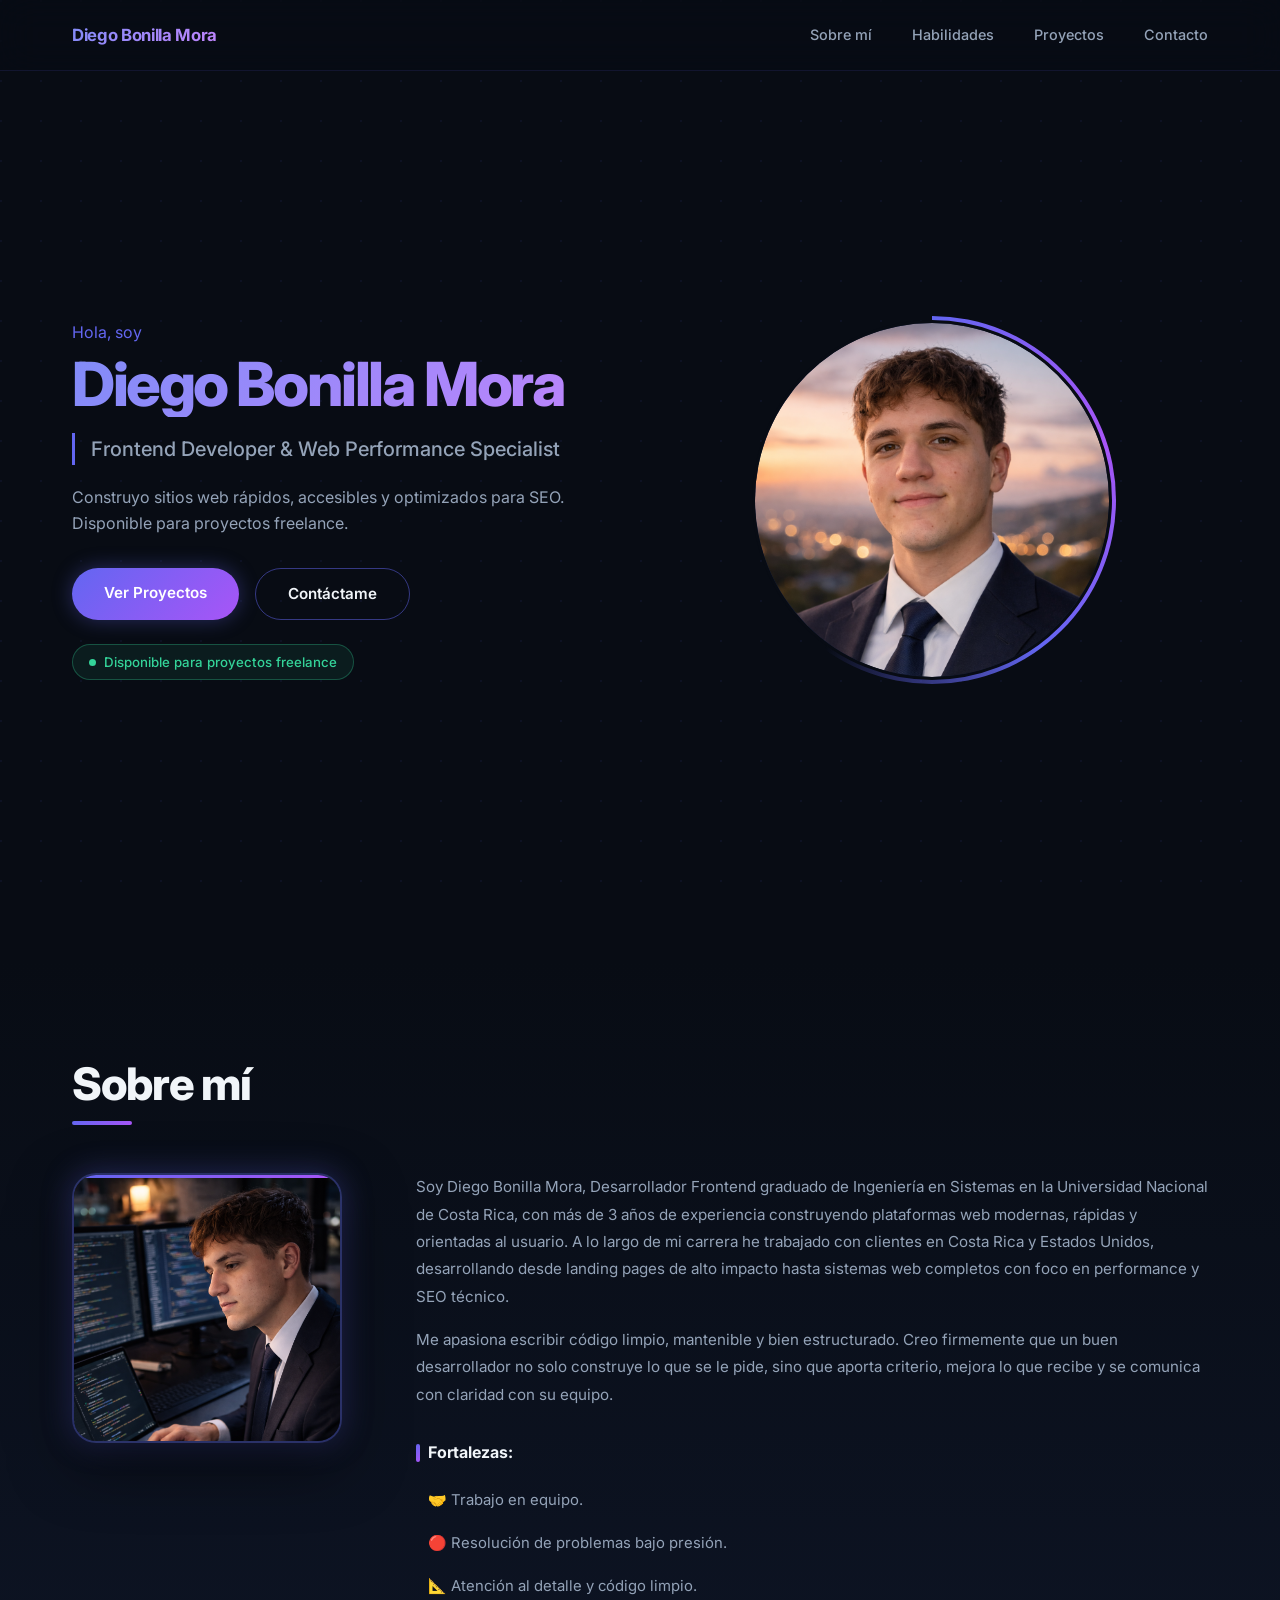
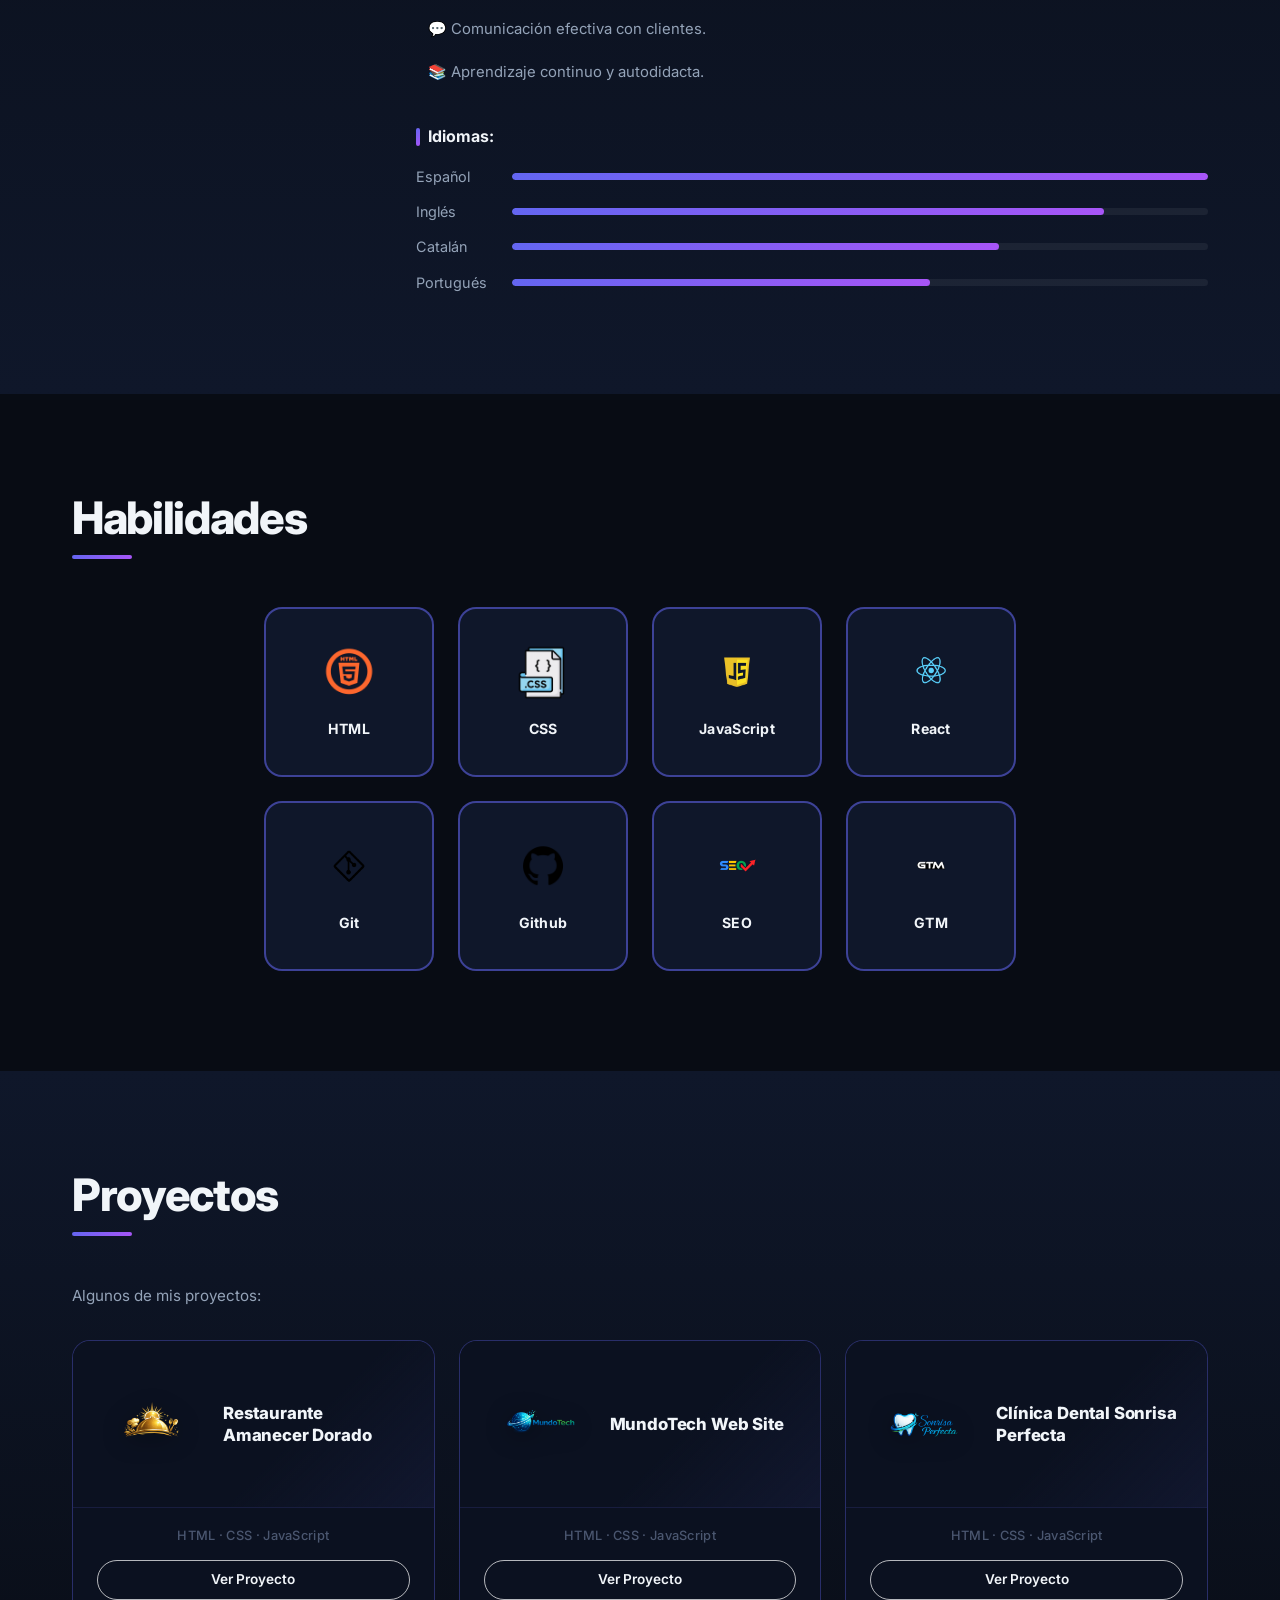
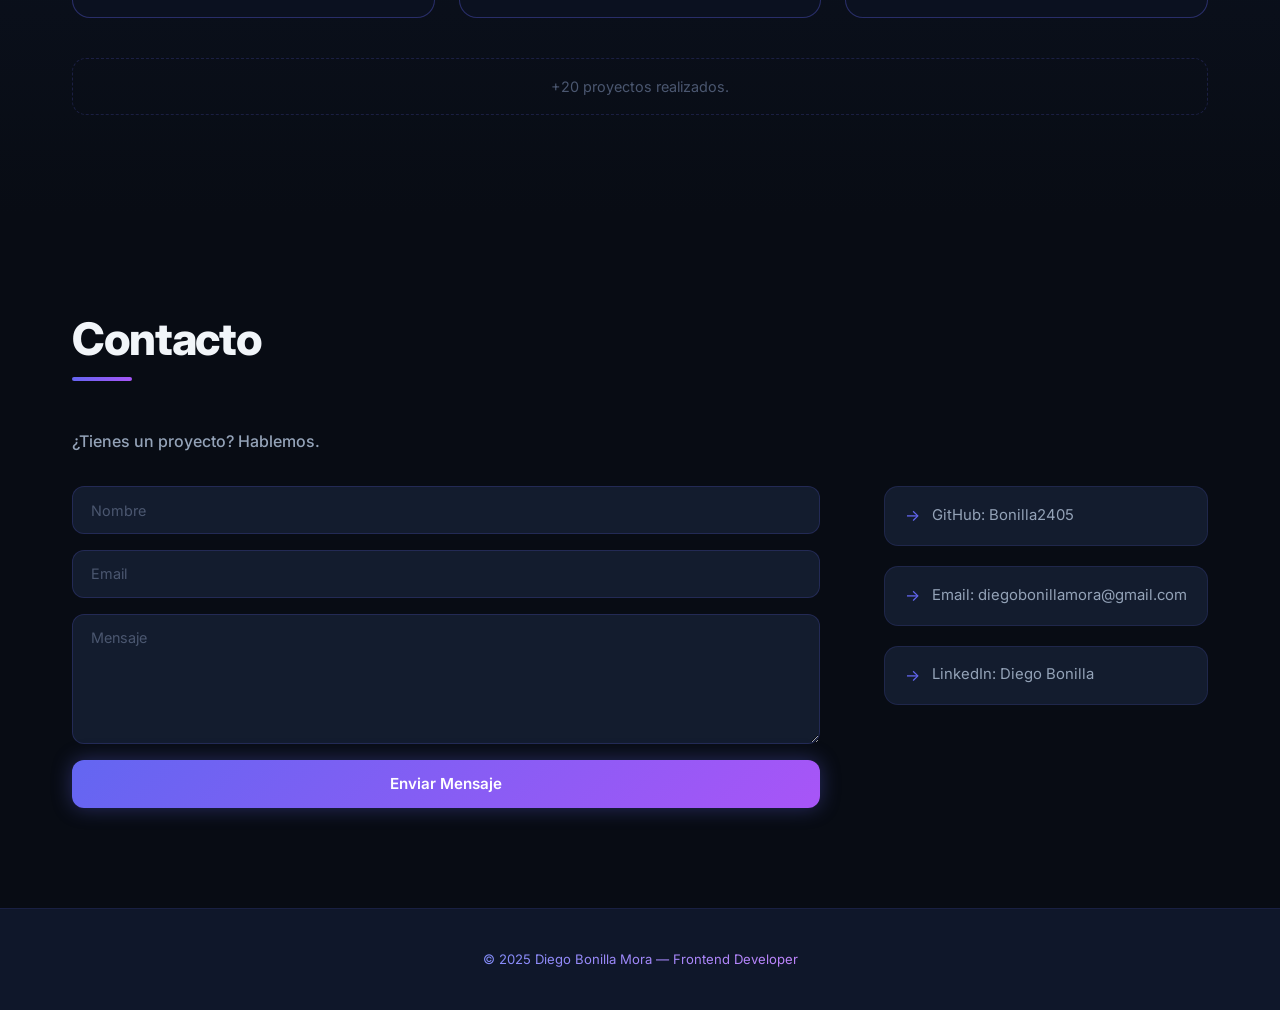
==== index.html @ 4512161d "Initial portfolio - Diego Bonilla" ====
<!DOCTYPE html>
<html lang="es">
<head>
  <meta charset="UTF-8">
  <meta name="viewport" content="width=device-width, initial-scale=1.0">
  <meta name="description" content="Portafolio de Diego Bonilla Mora - Frontend Developer & Web Performance Specialist">
  <title>Diego Bonilla Mora — Frontend Developer</title>
  <link rel="preconnect" href="https://fonts.googleapis.com">
  <link rel="preconnect" href="https://fonts.gstatic.com" crossorigin>
  <link href="https://fonts.googleapis.com/css2?family=Inter:wght@400;500;600;700&display=swap" rel="stylesheet">
  <link rel="stylesheet" href="css/styles.css">
</head>
<body>

  <!-- NAVBAR -->
  <header id="navbar">
    <nav class="nav-container">
      <a href="#hero" class="nav-logo">Diego Bonilla Mora</a>
      <button class="hamburger" id="hamburger">
        <span></span>
        <span></span>
        <span></span>
      </button>
      <ul class="nav-links" id="nav-links">
        <li><a href="#about">Sobre mí</a></li>
        <li><a href="#skills">Habilidades</a></li>
        <li><a href="#projects">Proyectos</a></li>
        <li><a href="#contact">Contacto</a></li>
      </ul>
    </nav>
  </header>

  <main>

   <!-- HERO -->
<section id="hero">
  <div class="hero-container">
    <div class="hero-text">
      <span class="hero-greeting"> Hola, soy</span>
      <h1 class="hero-name">Diego Bonilla Mora</h1>
      <h2 class="hero-title">Frontend Developer & Web Performance Specialist</h2>
      <p class="hero-description">Construyo sitios web rápidos, accesibles y optimizados para SEO. Disponible para proyectos freelance.</p>
      <div class="hero-buttons">
        <a href="#projects" class="btn-primary">Ver Proyectos</a>
        <a href="#contact" class="btn-secondary">Contáctame</a>
      </div>
      <p class="hero-available">Disponible para proyectos freelance</p>
    </div>
    <div class="hero-image">
      <div class="hero-circle-wrapper">
        <div class="hero-circle-ring"></div>
        <div class="hero-circle">
          <img src="img/yo.png" alt="Diego Bonilla Mora">
        </div>
      </div>
    </div>
  </div>
</section>

   <!-- SOBRE MÍ -->
<section id="about">
  <div class="section-container">
    <div class="section-header">
      <h2 class="section-title">Sobre mí</h2>
      <div class="section-line"></div>
    </div>
    <div class="about-content">

      <!-- Columna izquierda -->
      <div class="about-left reveal-left">
        <div class="about-photo">
          <img src="img/programando.png" alt="Diego programando">
        </div>
      </div>

      <!-- Columna derecha -->
      <div class="about-right reveal-right">
        <p class="about-text">Soy Diego Bonilla Mora, Desarrollador Frontend graduado de Ingeniería en Sistemas en la Universidad Nacional de Costa Rica, con más de 3 años de experiencia construyendo plataformas web modernas, rápidas y orientadas al usuario. A lo largo de mi carrera he trabajado con clientes en Costa Rica y Estados Unidos, desarrollando desde landing pages de alto impacto hasta sistemas web completos con foco en performance y SEO técnico.</p>
        <p class="about-text">Me apasiona escribir código limpio, mantenible y bien estructurado. Creo firmemente que un buen desarrollador no solo construye lo que se le pide, sino que aporta criterio, mejora lo que recibe y se comunica con claridad con su equipo.</p>

        <h3 class="about-subtitle">Fortalezas:</h3>
        <ul class="strengths-list">
          <li>🤝 Trabajo en equipo.</li>
          <li>🔴 Resolución de problemas bajo presión.</li>
          <li>📐 Atención al detalle y código limpio.</li>
          <li>💬 Comunicación efectiva con clientes.</li>
          <li>📚 Aprendizaje continuo y autodidacta.</li>
        </ul>

        <h3 class="about-subtitle">Idiomas:</h3>
        <div class="languages-bars">
          <div class="language-bar-item">
            <span class="language-bar-name">Español</span>
            <div class="bar-track">
              <div class="bar-fill" style="width: 100%"></div>
            </div>
          </div>
          <div class="language-bar-item">
            <span class="language-bar-name">Inglés</span>
            <div class="bar-track">
              <div class="bar-fill" style="width: 85%"></div>
            </div>
          </div>
          <div class="language-bar-item">
            <span class="language-bar-name">Catalán</span>
            <div class="bar-track">
              <div class="bar-fill" style="width: 70%"></div>
            </div>
          </div>
          <div class="language-bar-item">
            <span class="language-bar-name">Portugués</span>
            <div class="bar-track">
              <div class="bar-fill" style="width: 60%"></div>
            </div>
          </div>
        </div>

      </div>
    </div>
  </div>
</section>

    <!-- HABILIDADES -->
<section id="skills">
  <div class="section-container">
    <div class="section-header">
      <h2 class="section-title">Habilidades</h2>
      <div class="section-line"></div>
    </div>
    <div class="skills-grid">

      <div class="skill-card">
        <img src="img/html.png" alt="HTML">
        <span>HTML</span>
      </div>

      <div class="skill-card">
        <img src="img/css.png" alt="CSS">
        <span>CSS</span>
      </div>

      <div class="skill-card">
        <img src="img/js.png" alt="JavaScript">
        <span>JavaScript</span>
      </div>

      <div class="skill-card">
        <img src="img/react.png" alt="React">
        <span>React</span>
      </div>

      <div class="skill-card">
        <img src="img/git.png" alt="Git">
        <span>Git</span>
      </div>

      <div class="skill-card">
        <img src="img/github.png" alt="Github">
        <span>Github</span>
      </div>

      <div class="skill-card">
        <img src="img/SEO.png" alt="SEO">
        <span>SEO</span>
      </div>

      <div class="skill-card">
        <img src="img/GTM.png" alt="GTM">
        <span>GTM</span>
      </div>

    </div>
  </div>
</section>

    <!-- PROYECTOS -->
<section id="projects">
  <div class="section-container">
    <div class="section-header">
      <h2 class="section-title">Proyectos</h2>
      <div class="section-line"></div>
    </div>
    <p class="projects-subtitle">Algunos de mis proyectos:</p>
    <div class="projects-grid">

      <div class="project-card">
        <div class="project-image">
          <img src="img/restaurante.png" alt="Restaurante Amanecer Dorado">
          <h3 class="project-name">Restaurante Amanecer Dorado</h3>
        </div>
        <div class="project-info">
          <p class="project-tags">HTML · CSS · JavaScript</p>
          <a href="proyectos/proyecto1.html" target="_blank" class="btn-project">Ver Proyecto</a>
        </div>
      </div>

      <div class="project-card">
        <div class="project-image">
          <img src="img/tecno.png" alt="MundoTech Web Site">
          <h3 class="project-name">MundoTech Web Site</h3>
        </div>
        <div class="project-info">
          <p class="project-tags">HTML · CSS · JavaScript</p>
          <a href="proyectos/proyecto2.html" target="_blank" class="btn-project">Ver Proyecto</a>
        </div>
      </div>

      <div class="project-card">
        <div class="project-image">
          <img src="img/clinica.png" alt="Clínica Dental Sonrisa Perfecta">
          <h3 class="project-name">Clínica Dental Sonrisa Perfecta</h3>
        </div>
        <div class="project-info">
          <p class="project-tags">HTML · CSS · JavaScript</p>
          <a href="proyectos/proyecto3.html" target="_blank" class="btn-project">Ver Proyecto</a>
        </div>
      </div>

    </div>
    <p class="projects-count">+20 proyectos realizados.</p>
  </div>
</section>

   <!-- CONTACTO -->
<section id="contact">
  <div class="section-container">
    <div class="section-header">
      <h2 class="section-title">Contacto</h2>
      <div class="section-line"></div>
    </div>
    <p class="contact-subtitle">¿Tienes un proyecto? Hablemos.</p>

    <div class="contact-content">
      <div class="contact-form">
        <input type="text" placeholder="Nombre" class="form-input">
        <input type="email" placeholder="Email" class="form-input">
        <textarea placeholder="Mensaje" class="form-textarea"></textarea>
        <button class="btn-send">Enviar Mensaje</button>
      </div>

      <div class="contact-links">
        <a href="https://github.com/Bonilla2405" target="_blank" class="contact-link">
          GitHub: Bonilla2405
        </a>
        <a href="mailto:diegobonillamora@gmail.com" class="contact-link">
          Email: diegobonillamora@gmail.com
        </a>
        <a href="https://www.linkedin.com/in/diego-bonilla-30b7b83b4/" target="_blank" class="contact-link">
          LinkedIn: Diego Bonilla
        </a>
      </div>
    </div>

  </div>
</section>

<!-- FOOTER -->
<footer>
  <div class="footer-container">
    <p>© 2025 Diego Bonilla Mora — Frontend Developer</p>
  </div>
</footer>

  <script src="js/main.js"></script>
</body>
</html>
---- css/styles.css ----
/* ===== RESET & BASE ===== */
* {
  margin: 0;
  padding: 0;
  box-sizing: border-box;
}

:root {
  --bg-primary: #080C14;
  --bg-secondary: #0F172A;
  --bg-card: #131C2E;
  --accent: #6366F1;
  --accent-light: #818CF8;
  --accent-glow: rgba(99, 102, 241, 0.35);
  --accent-2: #A855F7;
  --text-primary: #F1F5F9;
  --text-secondary: #94A3B8;
  --text-muted: #4B5770;
  --gradient: linear-gradient(135deg, #6366F1, #A855F7);
  --gradient-text: linear-gradient(135deg, #818CF8 0%, #C084FC 100%);
  --font: 'Inter', sans-serif;
  --radius: 14px;
  --transition: 0.3s cubic-bezier(0.4, 0, 0.2, 1);
}

html {
  scroll-behavior: smooth;
}

body {
  background-color: var(--bg-primary);
  color: var(--text-primary);
  font-family: var(--font);
  line-height: 1.6;
  overflow-x: hidden;
}

body::before {
  content: '';
  position: fixed;
  inset: 0;
  background-image: radial-gradient(circle at 1px 1px, rgba(99,102,241,0.07) 1px, transparent 0);
  background-size: 40px 40px;
  pointer-events: none;
  z-index: 0;
}

section { position: relative; z-index: 1; }

/* ===== SCROLL REVEAL ===== */
.reveal {
  opacity: 0;
  transform: translateY(30px);
  transition: opacity 0.7s ease, transform 0.7s ease;
}
.reveal.visible {
  opacity: 1;
  transform: translateY(0);
}
.reveal-left {
  opacity: 0;
  transform: translateX(-40px);
  transition: opacity 0.7s ease, transform 0.7s ease;
}
.reveal-left.visible {
  opacity: 1;
  transform: translateX(0);
}
.reveal-right {
  opacity: 0;
  transform: translateX(40px);
  transition: opacity 0.7s ease, transform 0.7s ease;
}
.reveal-right.visible {
  opacity: 1;
  transform: translateX(0);
}

img {
  max-width: 100%;
  display: block;
}

a {
  text-decoration: none;
  color: inherit;
}

ul {
  list-style: none;
}

/* ===== NAVBAR ===== */
#navbar {
  position: fixed;
  top: 0;
  width: 100%;
  z-index: 100;
  background: rgba(8, 12, 20, 0.6);
  backdrop-filter: blur(18px);
  -webkit-backdrop-filter: blur(18px);
  border-bottom: 1px solid rgba(99, 102, 241, 0.12);
  transition: background var(--transition), box-shadow var(--transition);
}

#navbar.scrolled {
  background: rgba(8, 12, 20, 0.95);
  box-shadow: 0 4px 30px rgba(0, 0, 0, 0.5);
}

.nav-container {
  max-width: 1200px;
  margin: 0 auto;
  padding: 0 2rem;
  height: 70px;
  display: flex;
  align-items: center;
  justify-content: space-between;
}

.nav-logo {
  font-size: 1.05rem;
  font-weight: 700;
  background: var(--gradient-text);
  -webkit-background-clip: text;
  -webkit-text-fill-color: transparent;
  background-clip: text;
  letter-spacing: -0.02em;
}

.nav-links {
  display: flex;
  gap: 2.5rem;
}

.nav-links a {
  color: var(--text-secondary);
  font-size: 0.9rem;
  font-weight: 500;
  position: relative;
  transition: color var(--transition);
}

.nav-links a::after {
  content: '';
  position: absolute;
  bottom: -4px;
  left: 0;
  width: 0;
  height: 2px;
  background: var(--gradient);
  border-radius: 2px;
  transition: width var(--transition);
}

.nav-links a:hover,
.nav-links a.active {
  color: var(--text-primary);
}

.nav-links a:hover::after,
.nav-links a.active::after {
  width: 100%;
}

.hamburger {
  display: none;
  flex-direction: column;
  gap: 5px;
  background: none;
  border: none;
  cursor: pointer;
  padding: 5px;
}

.hamburger span {
  display: block;
  width: 25px;
  height: 2px;
  background-color: var(--text-primary);
  border-radius: 2px;
  transition: var(--transition);
  transform-origin: center;
}

.hamburger.open span:nth-child(1) { transform: translateY(7px) rotate(45deg); }
.hamburger.open span:nth-child(2) { opacity: 0; transform: scaleX(0); }
.hamburger.open span:nth-child(3) { transform: translateY(-7px) rotate(-45deg); }

/* ===== SECCIONES GENERALES ===== */
section {
  padding: 100px 0;
}

#hero {
  padding-top: 140px;
}

.section-container {
  max-width: 1200px;
  margin: 0 auto;
  padding: 0 2rem;
}

.section-header {
  margin-bottom: 3rem;
}

.section-tag {
  font-size: 0.85rem;
  color: var(--accent);
  letter-spacing: 2px;
}

.section-title {
  font-size: 2.8rem;
  font-weight: 800;
  color: var(--text-primary);
  letter-spacing: -0.03em;
  line-height: 1.1;
  margin-bottom: 0.5rem;
}

.section-line {
  width: 60px;
  height: 4px;
  background: var(--gradient);
  border-radius: 2px;
  margin-top: 0.75rem;
}

/* ===== HERO ===== */
.hero-container {
  max-width: 1200px;
  margin: 0 auto;
  padding: 0 2rem;
  display: flex;
  align-items: center;
  justify-content: space-between;
  gap: 2rem;
  min-height: 80vh;
}

.hero-text {
  flex: 1;
}

.hero-greeting {
  font-size: 1rem;
  color: var(--accent);
  font-weight: 400;
  display: block;
  margin-bottom: 0.5rem;
}

.hero-name {
  font-size: 3.8rem;
  font-weight: 800;
  letter-spacing: -0.04em;
  line-height: 1.05;
  margin-bottom: 1rem;
  background: var(--gradient-text);
  -webkit-background-clip: text;
  -webkit-text-fill-color: transparent;
  background-clip: text;
}

.hero-title {
  font-size: 1.25rem;
  font-weight: 500;
  color: var(--text-secondary);
  margin-bottom: 1.25rem;
  border-left: 3px solid var(--accent);
  padding-left: 1rem;
}

.hero-description {
  font-size: 1rem;
  color: var(--text-secondary);
  max-width: 500px;
  margin-bottom: 2rem;
}

.hero-buttons {
  display: flex;
  gap: 1rem;
  margin-bottom: 1.5rem;
}

.btn-primary {
  background: var(--gradient);
  color: #fff;
  padding: 0.8rem 2rem;
  border-radius: 50px;
  font-weight: 600;
  font-size: 0.95rem;
  transition: all var(--transition);
  box-shadow: 0 0 20px var(--accent-glow);
  position: relative;
  overflow: hidden;
}

.btn-primary::after {
  content: '';
  position: absolute;
  inset: 0;
  background: rgba(255,255,255,0.12);
  opacity: 0;
  transition: opacity var(--transition);
}

.btn-primary:hover {
  transform: translateY(-2px);
  box-shadow: 0 0 35px var(--accent-glow);
}

.btn-primary:hover::after { opacity: 1; }

.btn-secondary {
  border: 1px solid rgba(99, 102, 241, 0.5);
  color: var(--text-primary);
  padding: 0.8rem 2rem;
  border-radius: 50px;
  font-weight: 600;
  font-size: 0.95rem;
  transition: all var(--transition);
  background: transparent;
}

.btn-secondary:hover {
  background: rgba(99, 102, 241, 0.1);
  border-color: var(--accent);
  transform: translateY(-2px);
}

.hero-available {
  display: inline-flex;
  align-items: center;
  gap: 0.5rem;
  font-size: 0.83rem;
  color: #34D399;
  background: rgba(52, 211, 153, 0.08);
  border: 1px solid rgba(52, 211, 153, 0.3);
  padding: 0.4rem 1rem;
  border-radius: 50px;
  font-weight: 500;
}

.hero-available::before {
  content: '';
  width: 7px;
  height: 7px;
  border-radius: 50%;
  background: #34D399;
  flex-shrink: 0;
  animation: pulse-dot 2s infinite;
}

@keyframes pulse-dot {
  0%   { box-shadow: 0 0 0 0 rgba(52, 211, 153, 0.7); }
  70%  { box-shadow: 0 0 0 8px rgba(52, 211, 153, 0); }
  100% { box-shadow: 0 0 0 0 rgba(52, 211, 153, 0); }
}

.hero-image {
  flex: 1;
  display: flex;
  justify-content: center;
  align-items: center;
}

/* Contenedor para el anillo giratorio */
.hero-circle-wrapper {
  position: relative;
  width: 360px;
  height: 360px;
}

.hero-circle-ring {
  position: absolute;
  inset: -4px;
  border-radius: 50%;
  background: conic-gradient(from 0deg, var(--accent), var(--accent-2), var(--accent), transparent 60%);
  animation: spin-ring 6s linear infinite;
}

@keyframes spin-ring {
  to { transform: rotate(360deg); }
}

.hero-circle {
  position: relative;
  z-index: 1;
  width: 360px;
  height: 360px;
  border-radius: 50%;
  background: radial-gradient(circle at 30% 30%, #1a2140, var(--bg-secondary));
  border: 3px solid var(--bg-primary);
  display: flex;
  align-items: center;
  justify-content: center;
  font-size: 3.5rem;
  font-weight: 800;
  overflow: hidden;
}

.hero-circle img {
  width: 100%;
  height: 100%;
  object-fit: cover;
  object-position: center top;
  border-radius: 50%;
}

.hero-circle span {
  background: var(--gradient-text);
  -webkit-background-clip: text;
  -webkit-text-fill-color: transparent;
  background-clip: text;
}

/* ===== SOBRE MÍ ===== */
#about {
  background: linear-gradient(180deg, var(--bg-primary) 0%, var(--bg-secondary) 100%);
}

.about-content {
  display: flex;
  gap: 4rem;
  align-items: flex-start;
}

.about-left {
  flex: 0 0 280px;
}

.about-photo {
  width: 270px;
  height: 270px;
  border-radius: 24px;
  background: linear-gradient(135deg, #131C2E, var(--bg-secondary));
  border: 2px solid rgba(99, 102, 241, 0.3);
  display: flex;
  align-items: center;
  justify-content: center;
  font-size: 1rem;
  color: var(--text-muted);
  position: relative;
  overflow: hidden;
  box-shadow: 0 20px 60px rgba(0,0,0,0.5), 0 0 30px var(--accent-glow);
}

.about-photo::before {
  content: '';
  position: absolute;
  top: 0; left: 0; right: 0;
  height: 3px;
  background: var(--gradient);
  z-index: 1;
}

.about-photo img {
  width: 100%;
  height: 100%;
  object-fit: cover;
  object-position: center top;
  display: block;
}

.about-right {
  flex: 1;
}

.about-text {
  color: var(--text-secondary);
  font-size: 0.95rem;
  margin-bottom: 1rem;
  line-height: 1.8;
}

.about-subtitle {
  font-size: 1rem;
  font-weight: 700;
  color: var(--text-primary);
  margin: 2rem 0 1rem;
  display: flex;
  align-items: center;
  gap: 0.5rem;
}

.about-subtitle::before {
  content: '';
  display: inline-block;
  width: 4px;
  height: 18px;
  background: var(--gradient);
  border-radius: 2px;
}

.strengths-list { display: flex; flex-direction: column; gap: 0.3rem; }

.strengths-list li {
  color: var(--text-secondary);
  font-size: 0.93rem;
  padding: 0.45rem 0.75rem;
  border-radius: 8px;
  transition: background var(--transition), color var(--transition);
  cursor: default;
}

.strengths-list li:hover {
  background: rgba(99, 102, 241, 0.08);
  color: var(--text-primary);
}

.languages-bars {
  display: flex;
  flex-direction: column;
  gap: 0.75rem;
}

.language-bar-item {
  display: flex;
  align-items: center;
  gap: 1rem;
}

.language-bar-name {
  width: 80px;
  font-size: 0.9rem;
  color: var(--text-secondary);
}

.bar-track {
  flex: 1;
  height: 7px;
  background: rgba(255,255,255,0.06);
  border-radius: 10px;
  overflow: hidden;
}

.bar-fill {
  height: 100%;
  background: var(--gradient);
  border-radius: 10px;
  width: 0;
  transition: width 1.2s cubic-bezier(0.4, 0, 0.2, 1);
}

/* ===== HABILIDADES ===== */
.skills-grid {
  display: grid;
  grid-template-columns: repeat(4, 170px);
  gap: 1.5rem;
  justify-content: center;
}

.skill-card {
  background: #0F172A;
  border: 2px solid rgba(99, 102, 241, 0.55);
  border-radius: 18px;
  padding: 2rem 1rem;
  display: flex;
  flex-direction: column;
  align-items: center;
  justify-content: center;
  gap: 1rem;
  aspect-ratio: 1;
  transition: transform var(--transition), border-color var(--transition), box-shadow var(--transition);
  cursor: default;
  position: relative;
  overflow: hidden;
}

.skill-card::before {
  content: '';
  position: absolute;
  inset: 0;
  background: var(--gradient);
  opacity: 0;
  transition: opacity var(--transition);
}

.skill-card:hover {
  transform: translateY(-6px);
  border-color: var(--accent-light);
  box-shadow: 0 0 20px rgba(99,102,241,0.5), 0 0 50px rgba(99,102,241,0.2), inset 0 0 20px rgba(99,102,241,0.05);
}

.skill-card:hover::before { opacity: 0.06; }

.skill-card img {
  width: 58px;
  height: 58px;
  position: relative;
  z-index: 1;
  transition: transform var(--transition);
  object-fit: contain;
}

.skill-card:hover img { transform: scale(1.12) rotate(-4deg); }

.skill-card span {
  font-size: 0.88rem;
  color: var(--text-primary);
  font-weight: 700;
  letter-spacing: 0.3px;
  position: relative;
  z-index: 1;
}

/* ===== PROYECTOS ===== */
#projects {
  background: linear-gradient(180deg, var(--bg-secondary) 0%, var(--bg-primary) 100%);
}

.projects-subtitle {
  color: var(--text-secondary);
  margin-bottom: 2rem;
  font-size: 0.95rem;
}

.projects-grid {
  display: grid;
  grid-template-columns: repeat(3, 1fr);
  gap: 1.5rem;
}

.project-card {
  background: #0B1120;
  border: 1.5px solid rgba(99, 102, 241, 0.35);
  border-radius: 18px;
  overflow: hidden;
  transition: transform var(--transition), border-color var(--transition), box-shadow var(--transition);
}

.project-card:hover {
  transform: translateY(-7px);
  border-color: var(--accent-light);
  box-shadow: 0 0 25px rgba(99,102,241,0.4), 0 20px 40px rgba(0,0,0,0.5);
}

/* Header de la card: nombre a la izquierda, imagen a la derecha */
.project-image {
  display: flex;
  align-items: center;
  justify-content: space-between;
  padding: 1.75rem 1.5rem;
  min-height: 110px;
  background: linear-gradient(135deg, #0B1120 60%, rgba(99,102,241,0.07));
  border-bottom: 1px solid rgba(99,102,241,0.15);
  gap: 1rem;
  position: relative;
  overflow: hidden;
}

.project-name {
  font-size: 1.05rem;
  font-weight: 800;
  color: var(--text-primary);
  flex: 1;
  line-height: 1.35;
  letter-spacing: -0.01em;
}

.project-image img {
  width: 110px;
  height: 110px;
  object-fit: contain;
  flex-shrink: 0;
  transition: transform var(--transition);
  filter: drop-shadow(0 4px 12px rgba(0,0,0,0.4));
}

.project-card:hover .project-image img { transform: scale(1.07); }

/* Footer de la card */
.project-info {
  padding: 1.1rem 1.5rem;
  display: flex;
  flex-direction: column;
  align-items: center;
  gap: 0.85rem;
}

.project-tags {
  font-size: 0.8rem;
  color: var(--text-muted);
  font-weight: 500;
  letter-spacing: 0.3px;
}

.btn-project {
  border: 1.5px solid rgba(255,255,255,0.7);
  color: var(--text-primary);
  background: transparent;
  padding: 0.5rem 2rem;
  border-radius: 50px;
  font-size: 0.85rem;
  font-weight: 600;
  transition: all var(--transition);
  width: 100%;
  text-align: center;
}

.btn-project:hover {
  background: rgba(99,102,241,0.15);
  border-color: var(--accent-light);
  box-shadow: 0 0 15px var(--accent-glow);
  transform: translateY(-1px);
}

.projects-count {
  text-align: center;
  color: var(--text-muted);
  margin-top: 2.5rem;
  font-size: 0.9rem;
  padding: 1rem;
  border: 1px dashed rgba(99,102,241,0.2);
  border-radius: var(--radius);
}

/* ===== CONTACTO ===== */
.contact-subtitle {
  color: var(--text-secondary);
  margin-bottom: 2rem;
  font-size: 1rem;
  font-weight: 500;
}

.contact-content {
  display: flex;
  gap: 4rem;
  align-items: flex-start;
}

.contact-form {
  flex: 1;
  display: flex;
  flex-direction: column;
  gap: 1rem;
}

.form-input,
.form-textarea {
  background: var(--bg-card);
  border: 1px solid rgba(99, 102, 241, 0.2);
  border-radius: 12px;
  padding: 0.9rem 1.1rem;
  color: var(--text-primary);
  font-family: var(--font);
  font-size: 0.9rem;
  outline: none;
  transition: border-color var(--transition), box-shadow var(--transition);
}

.form-input:focus,
.form-textarea:focus {
  border-color: var(--accent);
  box-shadow: 0 0 0 3px rgba(99, 102, 241, 0.15);
}

.form-input::placeholder,
.form-textarea::placeholder { color: var(--text-muted); }

.form-textarea {
  resize: vertical;
  min-height: 130px;
}

.btn-send {
  background: var(--gradient);
  color: #fff;
  border: none;
  padding: 0.9rem;
  border-radius: 12px;
  font-size: 0.95rem;
  font-weight: 600;
  cursor: pointer;
  transition: all var(--transition);
  font-family: var(--font);
  box-shadow: 0 0 20px var(--accent-glow);
}

.btn-send:hover {
  transform: translateY(-2px);
  box-shadow: 0 0 35px var(--accent-glow);
}

.contact-links {
  display: flex;
  flex-direction: column;
  gap: 1.25rem;
}

.contact-link {
  display: flex;
  align-items: center;
  gap: 0.75rem;
  color: var(--text-secondary);
  font-size: 0.93rem;
  padding: 1rem 1.25rem;
  border: 1px solid rgba(99, 102, 241, 0.15);
  border-radius: var(--radius);
  background: var(--bg-card);
  transition: all var(--transition);
}

.contact-link::before {
  content: '→';
  color: var(--accent);
  font-size: 1rem;
  transition: transform var(--transition);
}

.contact-link:hover {
  border-color: var(--accent);
  color: var(--text-primary);
  background: rgba(99, 102, 241, 0.08);
  transform: translateX(4px);
  box-shadow: 0 4px 20px rgba(0,0,0,0.2);
}

.contact-link:hover::before { transform: translateX(4px); }

/* ===== FOOTER ===== */
footer {
  background: var(--bg-secondary);
  border-top: 1px solid rgba(99, 102, 241, 0.12);
  padding: 2.5rem 0;
}

.footer-container {
  max-width: 1200px;
  margin: 0 auto;
  padding: 0 2rem;
  display: flex;
  justify-content: center;
  align-items: center;
  color: var(--text-muted);
  font-size: 0.82rem;
}

.footer-container p {
  background: var(--gradient-text);
  -webkit-background-clip: text;
  -webkit-text-fill-color: transparent;
  background-clip: text;
}

/* ===== RESPONSIVE ===== */
@media (max-width: 768px) {

  .nav-links {
    display: none;
    flex-direction: column;
    position: absolute;
    top: 70px;
    left: 0;
    width: 100%;
    background-color: var(--bg-secondary);
    padding: 1.5rem 2rem;
    gap: 1.25rem;
    border-bottom: 1px solid rgba(99, 102, 241, 0.2);
  }

  .nav-links.active {
    display: flex;
  }

  .hamburger {
    display: flex;
  }

  .hero-container {
    flex-direction: column-reverse;
    text-align: center;
    padding-top: 2rem;
    min-height: auto;
  }

  .hero-name {
    font-size: 2.2rem;
  }

  .hero-title {
    font-size: 1.1rem;
  }

  .hero-description {
    margin: 0 auto 2rem;
  }

  .hero-buttons {
    justify-content: center;
  }

  .hero-circle-wrapper,
  .hero-circle {
    width: 220px;
    height: 220px;
  }

  .hero-title { border-left: none; padding-left: 0; }

  .about-content {
    flex-direction: column;
    align-items: center;
  }

  .about-left {
    flex: none;
    display: flex;
    justify-content: center;
  }

  .skills-grid {
    grid-template-columns: repeat(2, 1fr);
  }

  .projects-grid {
    grid-template-columns: 1fr;
  }

  .contact-content {
    flex-direction: column;
  }

  .footer-container {
    flex-direction: column;
    gap: 0.5rem;
    text-align: center;
  }
}

/* ===== FIX PROYECTO CARDS (override) ===== */
/* los estilos de .project-image ya están definidos arriba */

@media (max-width: 480px) {
  .skills-grid { grid-template-columns: repeat(3, 1fr); max-width: 100%; }
}
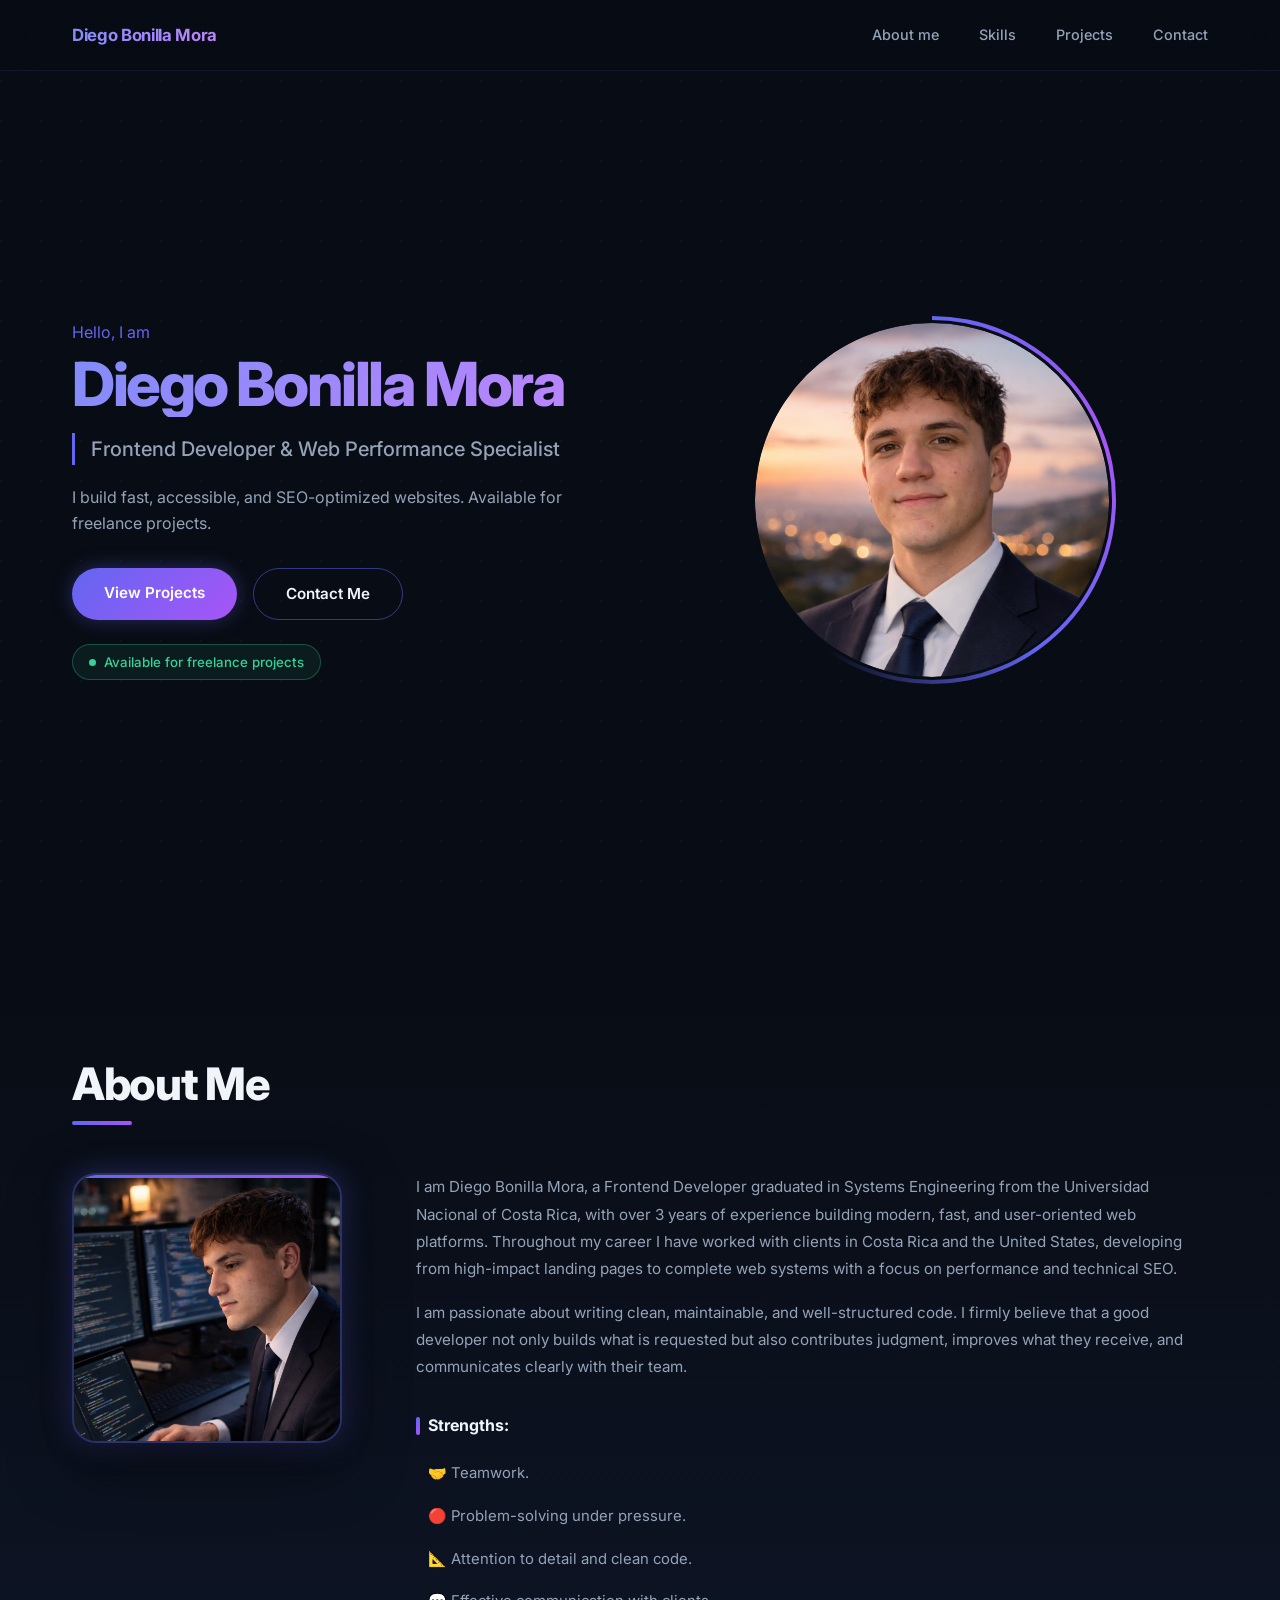
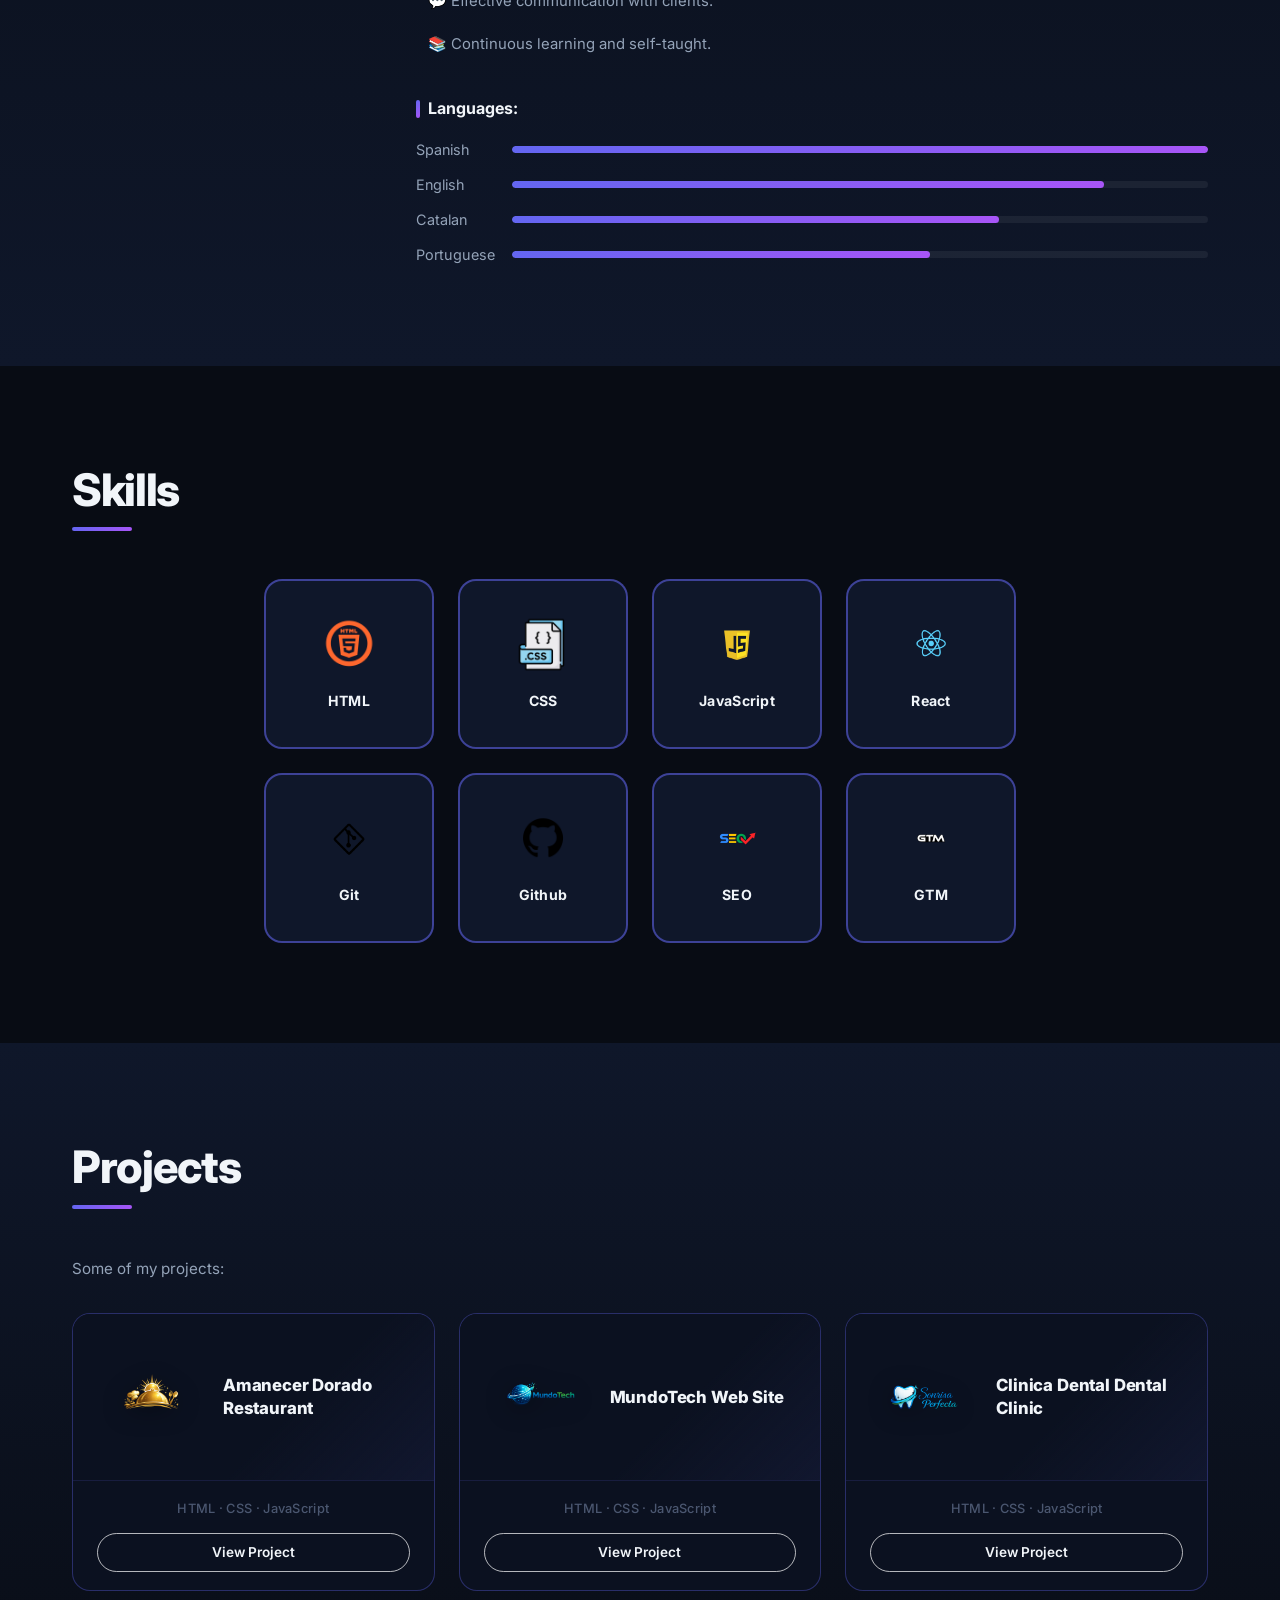
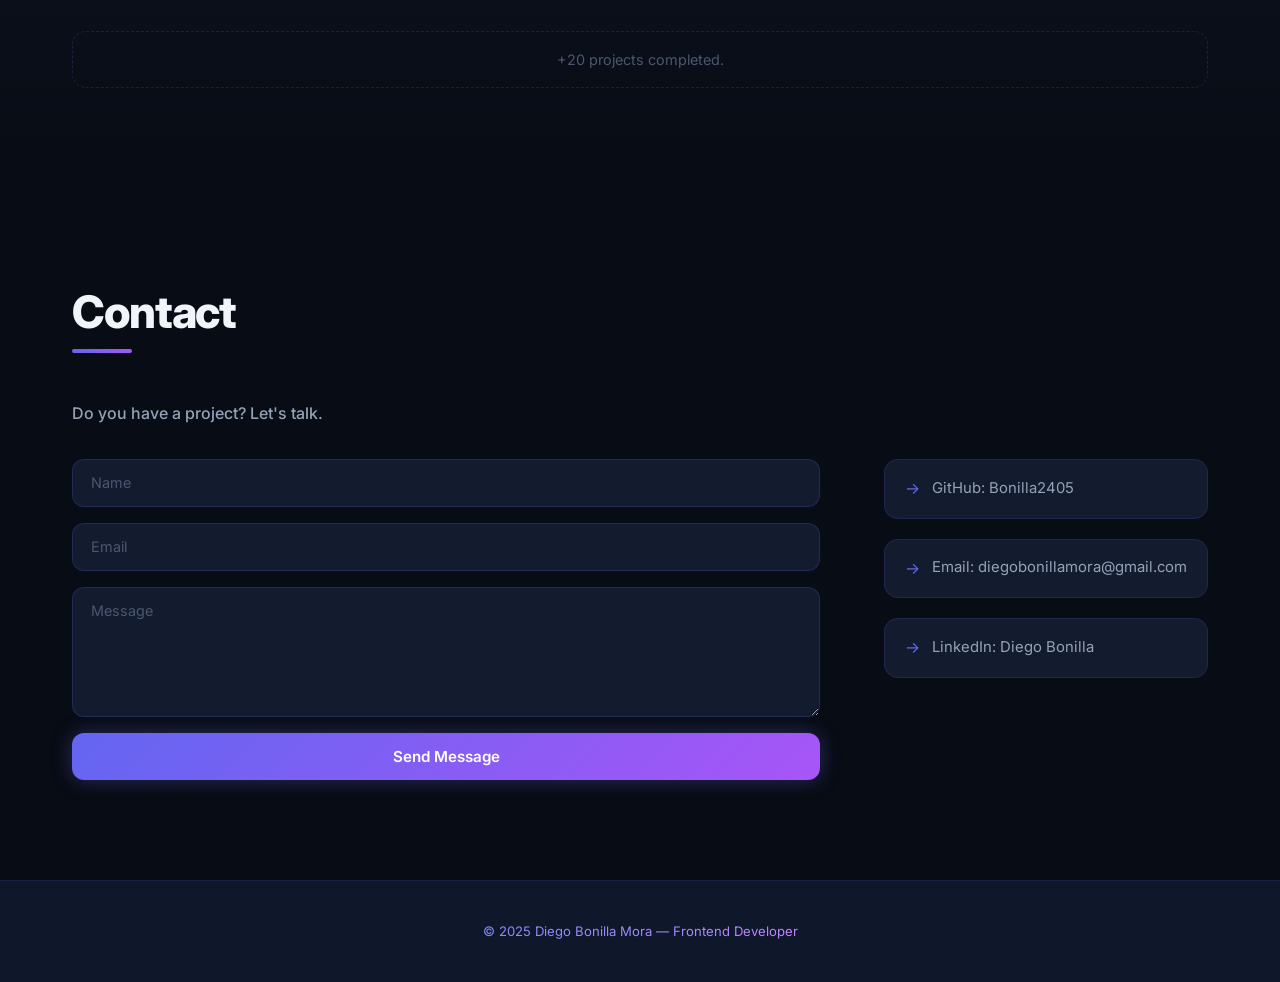
==== commit 841ea536: "change from Spanish to English" ====
--- a/index.html
+++ b/index.html
@@ -22,10 +22,10 @@
         <span></span>
       </button>
       <ul class="nav-links" id="nav-links">
-        <li><a href="#about">Sobre mí</a></li>
-        <li><a href="#skills">Habilidades</a></li>
-        <li><a href="#projects">Proyectos</a></li>
-        <li><a href="#contact">Contacto</a></li>
+        <li><a href="#about">About me</a></li>
+        <li><a href="#skills">Skills</a></li>
+        <li><a href="#projects">Projects</a></li>
+        <li><a href="#contact">Contact</a></li>
       </ul>
     </nav>
   </header>
@@ -36,15 +36,15 @@
 <section id="hero">
   <div class="hero-container">
     <div class="hero-text">
-      <span class="hero-greeting"> Hola, soy</span>
+      <span class="hero-greeting"> Hello, I am</span>
       <h1 class="hero-name">Diego Bonilla Mora</h1>
       <h2 class="hero-title">Frontend Developer & Web Performance Specialist</h2>
-      <p class="hero-description">Construyo sitios web rápidos, accesibles y optimizados para SEO. Disponible para proyectos freelance.</p>
+      <p class="hero-description">I build fast, accessible, and SEO-optimized websites. Available for freelance projects.</p>
       <div class="hero-buttons">
-        <a href="#projects" class="btn-primary">Ver Proyectos</a>
-        <a href="#contact" class="btn-secondary">Contáctame</a>
-      </div>
-      <p class="hero-available">Disponible para proyectos freelance</p>
+        <a href="#projects" class="btn-primary">View Projects</a>
+        <a href="#contact" class="btn-secondary">Contact Me</a>
+      </div>
+      <p class="hero-available">Available for freelance projects</p>
     </div>
     <div class="hero-image">
       <div class="hero-circle-wrapper">
@@ -61,7 +61,7 @@
 <section id="about">
   <div class="section-container">
     <div class="section-header">
-      <h2 class="section-title">Sobre mí</h2>
+      <h2 class="section-title">About Me</h2>
       <div class="section-line"></div>
     </div>
     <div class="about-content">
@@ -75,40 +75,40 @@
 
       <!-- Columna derecha -->
       <div class="about-right reveal-right">
-        <p class="about-text">Soy Diego Bonilla Mora, Desarrollador Frontend graduado de Ingeniería en Sistemas en la Universidad Nacional de Costa Rica, con más de 3 años de experiencia construyendo plataformas web modernas, rápidas y orientadas al usuario. A lo largo de mi carrera he trabajado con clientes en Costa Rica y Estados Unidos, desarrollando desde landing pages de alto impacto hasta sistemas web completos con foco en performance y SEO técnico.</p>
-        <p class="about-text">Me apasiona escribir código limpio, mantenible y bien estructurado. Creo firmemente que un buen desarrollador no solo construye lo que se le pide, sino que aporta criterio, mejora lo que recibe y se comunica con claridad con su equipo.</p>
-
-        <h3 class="about-subtitle">Fortalezas:</h3>
+        <p class="about-text">I am Diego Bonilla Mora, a Frontend Developer graduated in Systems Engineering from the Universidad Nacional of Costa Rica, with over 3 years of experience building modern, fast, and user-oriented web platforms. Throughout my career I have worked with clients in Costa Rica and the United States, developing from high-impact landing pages to complete web systems with a focus on performance and technical SEO.</p>
+        <p class="about-text">I am passionate about writing clean, maintainable, and well-structured code. I firmly believe that a good developer not only builds what is requested but also contributes judgment, improves what they receive, and communicates clearly with their team.</p>
+
+        <h3 class="about-subtitle">Strengths:</h3>
         <ul class="strengths-list">
-          <li>🤝 Trabajo en equipo.</li>
-          <li>🔴 Resolución de problemas bajo presión.</li>
-          <li>📐 Atención al detalle y código limpio.</li>
-          <li>💬 Comunicación efectiva con clientes.</li>
-          <li>📚 Aprendizaje continuo y autodidacta.</li>
+          <li>🤝 Teamwork.</li>
+          <li>🔴 Problem-solving under pressure.</li>
+          <li>📐 Attention to detail and clean code.</li>
+          <li>💬 Effective communication with clients.</li>
+          <li>📚 Continuous learning and self-taught.</li>
         </ul>
 
-        <h3 class="about-subtitle">Idiomas:</h3>
+        <h3 class="about-subtitle">Languages:</h3>
         <div class="languages-bars">
           <div class="language-bar-item">
-            <span class="language-bar-name">Español</span>
+            <span class="language-bar-name">Spanish</span>
             <div class="bar-track">
               <div class="bar-fill" style="width: 100%"></div>
             </div>
           </div>
           <div class="language-bar-item">
-            <span class="language-bar-name">Inglés</span>
+            <span class="language-bar-name">English</span>
             <div class="bar-track">
               <div class="bar-fill" style="width: 85%"></div>
             </div>
           </div>
           <div class="language-bar-item">
-            <span class="language-bar-name">Catalán</span>
+            <span class="language-bar-name">Catalan</span>
             <div class="bar-track">
               <div class="bar-fill" style="width: 70%"></div>
             </div>
           </div>
           <div class="language-bar-item">
-            <span class="language-bar-name">Portugués</span>
+            <span class="language-bar-name">Portuguese</span>
             <div class="bar-track">
               <div class="bar-fill" style="width: 60%"></div>
             </div>
@@ -124,7 +124,7 @@
 <section id="skills">
   <div class="section-container">
     <div class="section-header">
-      <h2 class="section-title">Habilidades</h2>
+      <h2 class="section-title">Skills</h2>
       <div class="section-line"></div>
     </div>
     <div class="skills-grid">
@@ -177,20 +177,20 @@
 <section id="projects">
   <div class="section-container">
     <div class="section-header">
-      <h2 class="section-title">Proyectos</h2>
-      <div class="section-line"></div>
-    </div>
-    <p class="projects-subtitle">Algunos de mis proyectos:</p>
+      <h2 class="section-title">Projects</h2>
+      <div class="section-line"></div>
+    </div>
+    <p class="projects-subtitle">Some of my projects:</p>
     <div class="projects-grid">
 
       <div class="project-card">
         <div class="project-image">
           <img src="img/restaurante.png" alt="Restaurante Amanecer Dorado">
-          <h3 class="project-name">Restaurante Amanecer Dorado</h3>
+          <h3 class="project-name">Amanecer Dorado Restaurant</h3>
         </div>
         <div class="project-info">
           <p class="project-tags">HTML · CSS · JavaScript</p>
-          <a href="proyectos/proyecto1.html" target="_blank" class="btn-project">Ver Proyecto</a>
+          <a href="proyectos/proyecto1.html" target="_blank" class="btn-project">View Project</a>
         </div>
       </div>
 
@@ -201,23 +201,23 @@
         </div>
         <div class="project-info">
           <p class="project-tags">HTML · CSS · JavaScript</p>
-          <a href="proyectos/proyecto2.html" target="_blank" class="btn-project">Ver Proyecto</a>
+          <a href="proyectos/proyecto2.html" target="_blank" class="btn-project">View Project</a>
         </div>
       </div>
 
       <div class="project-card">
         <div class="project-image">
           <img src="img/clinica.png" alt="Clínica Dental Sonrisa Perfecta">
-          <h3 class="project-name">Clínica Dental Sonrisa Perfecta</h3>
+          <h3 class="project-name">Clinica Dental Dental Clinic</h3>
         </div>
         <div class="project-info">
           <p class="project-tags">HTML · CSS · JavaScript</p>
-          <a href="proyectos/proyecto3.html" target="_blank" class="btn-project">Ver Proyecto</a>
-        </div>
-      </div>
-
-    </div>
-    <p class="projects-count">+20 proyectos realizados.</p>
+          <a href="proyectos/proyecto3.html" target="_blank" class="btn-project">View Project</a>
+        </div>
+      </div>
+
+    </div>
+    <p class="projects-count">+20 projects completed.</p>
   </div>
 </section>
 
@@ -225,17 +225,17 @@
 <section id="contact">
   <div class="section-container">
     <div class="section-header">
-      <h2 class="section-title">Contacto</h2>
-      <div class="section-line"></div>
-    </div>
-    <p class="contact-subtitle">¿Tienes un proyecto? Hablemos.</p>
+      <h2 class="section-title">Contact</h2>
+      <div class="section-line"></div>
+    </div>
+    <p class="contact-subtitle">Do you have a project? Let's talk.</p>
 
     <div class="contact-content">
       <div class="contact-form">
-        <input type="text" placeholder="Nombre" class="form-input">
+        <input type="text" placeholder="Name" class="form-input">
         <input type="email" placeholder="Email" class="form-input">
-        <textarea placeholder="Mensaje" class="form-textarea"></textarea>
-        <button class="btn-send">Enviar Mensaje</button>
+        <textarea placeholder="Message" class="form-textarea"></textarea>
+        <button class="btn-send">Send Message</button>
       </div>
 
       <div class="contact-links">
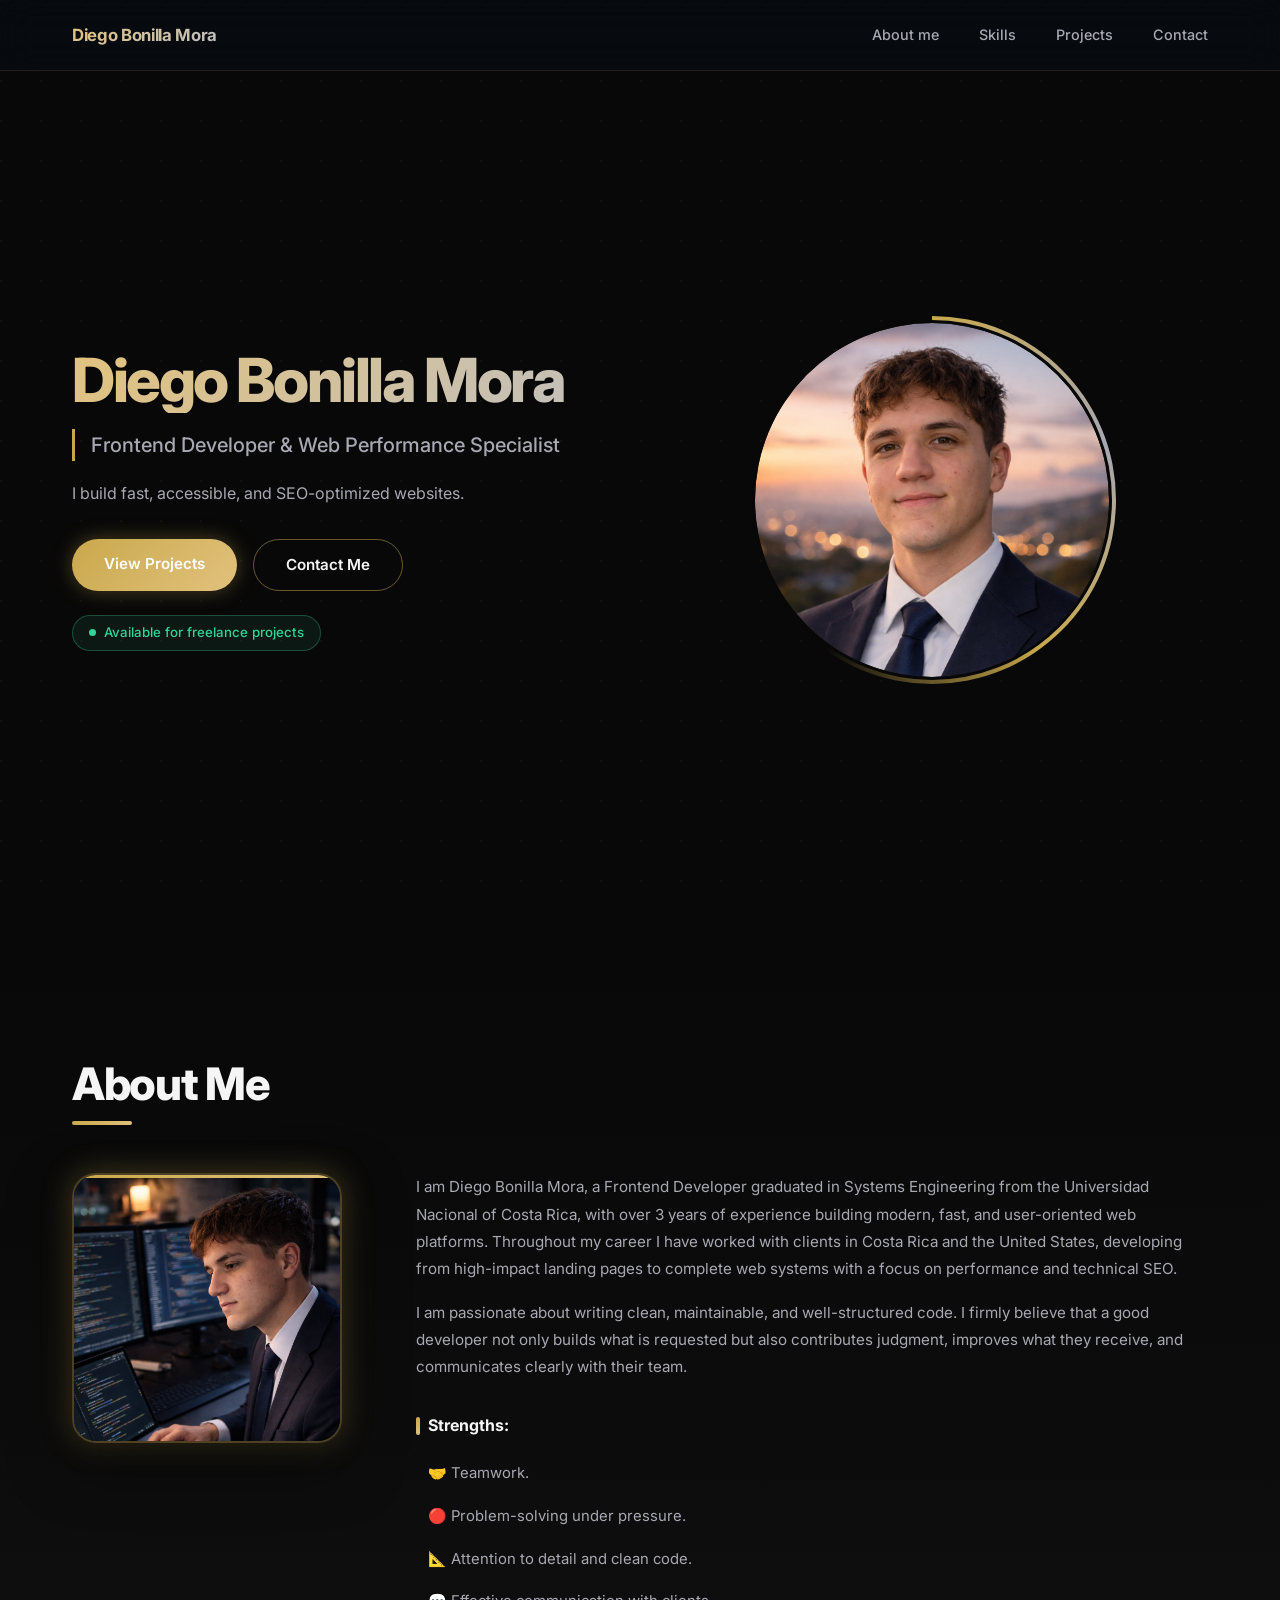
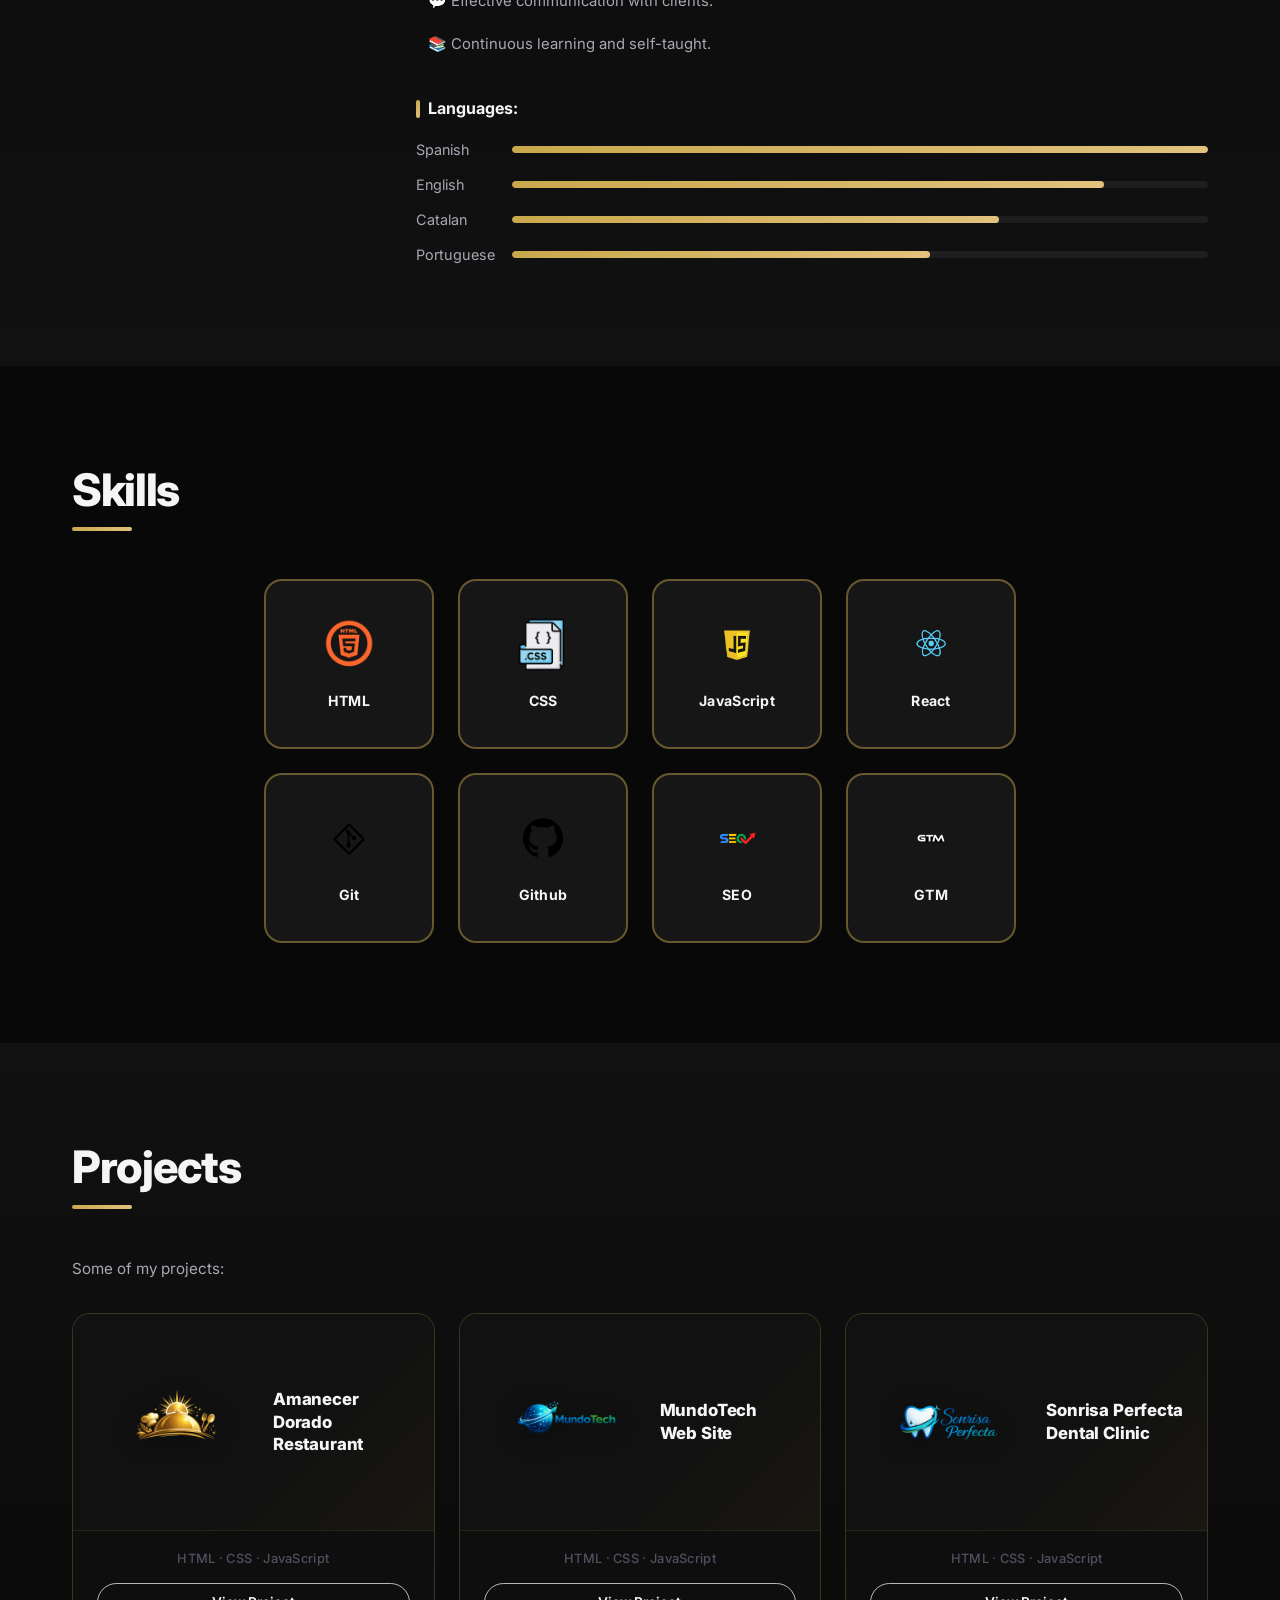
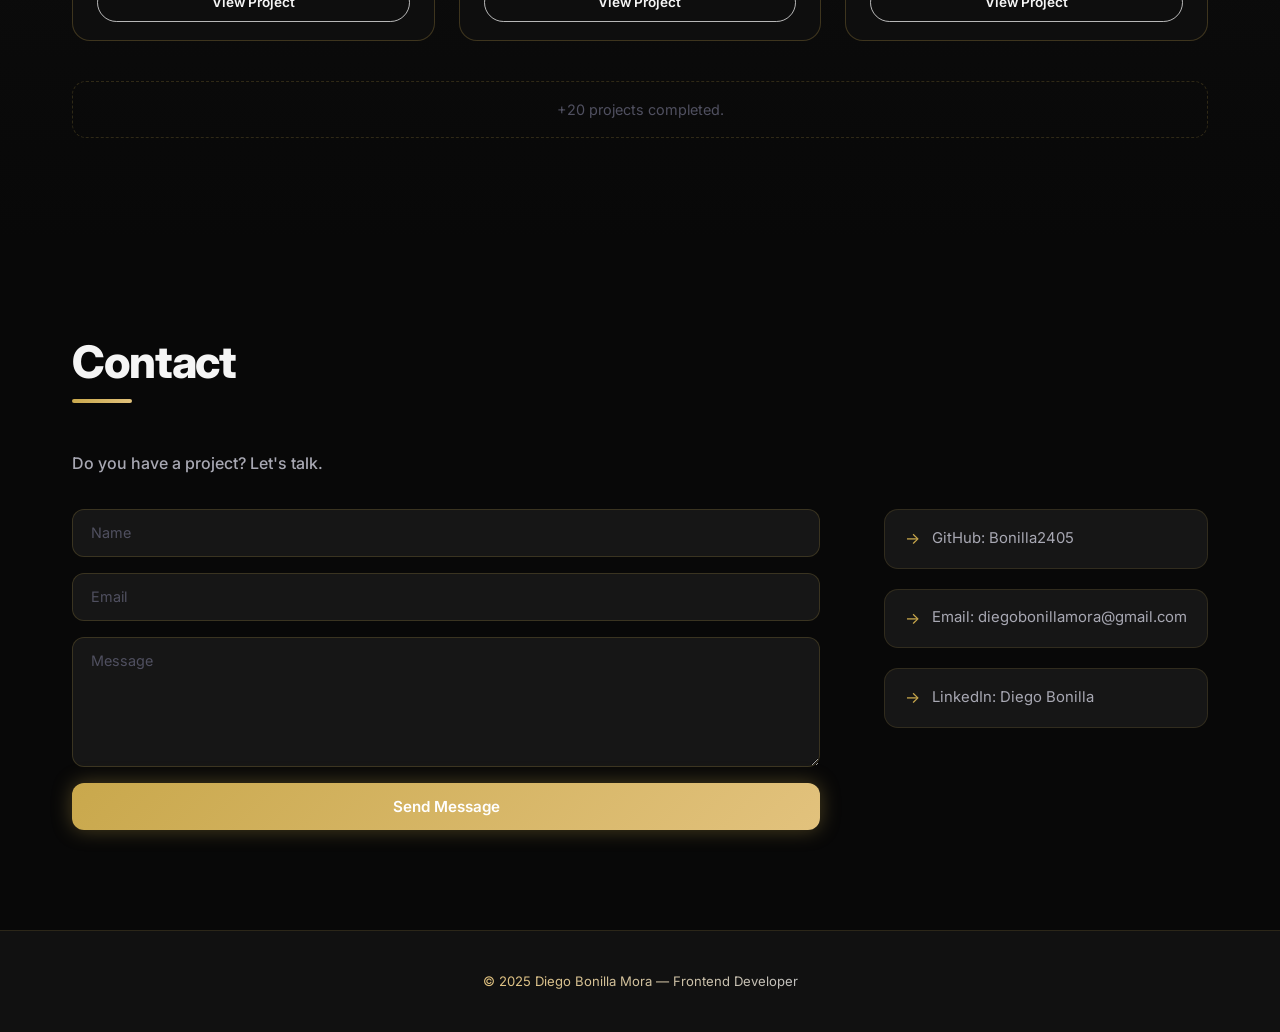
==== commit ac99afa7: "Add CSS" ====
--- a/index.html
+++ b/index.html
@@ -36,10 +36,9 @@
 <section id="hero">
   <div class="hero-container">
     <div class="hero-text">
-      <span class="hero-greeting"> Hello, I am</span>
       <h1 class="hero-name">Diego Bonilla Mora</h1>
       <h2 class="hero-title">Frontend Developer & Web Performance Specialist</h2>
-      <p class="hero-description">I build fast, accessible, and SEO-optimized websites. Available for freelance projects.</p>
+      <p class="hero-description">I build fast, accessible, and SEO-optimized websites.</p>
       <div class="hero-buttons">
         <a href="#projects" class="btn-primary">View Projects</a>
         <a href="#contact" class="btn-secondary">Contact Me</a>
@@ -208,7 +207,7 @@
       <div class="project-card">
         <div class="project-image">
           <img src="img/clinica.png" alt="Clínica Dental Sonrisa Perfecta">
-          <h3 class="project-name">Clinica Dental Dental Clinic</h3>
+          <h3 class="project-name">Sonrisa Perfecta Dental Clinic</h3>
         </div>
         <div class="project-info">
           <p class="project-tags">HTML · CSS · JavaScript</p>
--- a/css/styles.css
+++ b/css/styles.css
@@ -6,18 +6,18 @@
 }
 
 :root {
-  --bg-primary: #080C14;
-  --bg-secondary: #0F172A;
-  --bg-card: #131C2E;
-  --accent: #6366F1;
-  --accent-light: #818CF8;
-  --accent-glow: rgba(99, 102, 241, 0.35);
-  --accent-2: #A855F7;
-  --text-primary: #F1F5F9;
-  --text-secondary: #94A3B8;
-  --text-muted: #4B5770;
-  --gradient: linear-gradient(135deg, #6366F1, #A855F7);
-  --gradient-text: linear-gradient(135deg, #818CF8 0%, #C084FC 100%);
+  --bg-primary: #080808;
+  --bg-secondary: #111111;
+  --bg-card: #161616;
+  --accent: #C9A84C;
+  --accent-light: #E2C27D;
+  --accent-glow: rgba(201, 168, 76, 0.35);
+  --accent-2: #A8A8B3;
+  --text-primary: #F5F5F5;
+  --text-secondary: #A8A8B3;
+  --text-muted: #505060;
+  --gradient: linear-gradient(135deg, #C9A84C, #E2C27D);
+  --gradient-text: linear-gradient(135deg, #E2C27D 0%, #C0C0C0 100%);
   --font: 'Inter', sans-serif;
   --radius: 14px;
   --transition: 0.3s cubic-bezier(0.4, 0, 0.2, 1);
@@ -39,7 +39,7 @@
   content: '';
   position: fixed;
   inset: 0;
-  background-image: radial-gradient(circle at 1px 1px, rgba(99,102,241,0.07) 1px, transparent 0);
+  background-image: radial-gradient(circle at 1px 1px, rgba(201,168,76,0.06) 1px, transparent 0);
   background-size: 40px 40px;
   pointer-events: none;
   z-index: 0;
@@ -99,7 +99,7 @@
   background: rgba(8, 12, 20, 0.6);
   backdrop-filter: blur(18px);
   -webkit-backdrop-filter: blur(18px);
-  border-bottom: 1px solid rgba(99, 102, 241, 0.12);
+  border-bottom: 1px solid rgba(201, 168, 76, 0.15);
   transition: background var(--transition), box-shadow var(--transition);
 }
 
@@ -317,7 +317,7 @@
 .btn-primary:hover::after { opacity: 1; }
 
 .btn-secondary {
-  border: 1px solid rgba(99, 102, 241, 0.5);
+  border: 1px solid rgba(201, 168, 76, 0.5);
   color: var(--text-primary);
   padding: 0.8rem 2rem;
   border-radius: 50px;
@@ -328,7 +328,7 @@
 }
 
 .btn-secondary:hover {
-  background: rgba(99, 102, 241, 0.1);
+  background: rgba(201, 168, 76, 0.1);
   border-color: var(--accent);
   transform: translateY(-2px);
 }
@@ -394,7 +394,7 @@
   width: 360px;
   height: 360px;
   border-radius: 50%;
-  background: radial-gradient(circle at 30% 30%, #1a2140, var(--bg-secondary));
+  background: radial-gradient(circle at 30% 30%, #1A1610, var(--bg-secondary));
   border: 3px solid var(--bg-primary);
   display: flex;
   align-items: center;
@@ -438,8 +438,8 @@
   width: 270px;
   height: 270px;
   border-radius: 24px;
-  background: linear-gradient(135deg, #131C2E, var(--bg-secondary));
-  border: 2px solid rgba(99, 102, 241, 0.3);
+  background: linear-gradient(135deg, #1A1610, var(--bg-secondary));
+  border: 2px solid rgba(201, 168, 76, 0.3);
   display: flex;
   align-items: center;
   justify-content: center;
@@ -509,7 +509,7 @@
 }
 
 .strengths-list li:hover {
-  background: rgba(99, 102, 241, 0.08);
+  background: rgba(201, 168, 76, 0.08);
   color: var(--text-primary);
 }
 
@@ -556,8 +556,8 @@
 }
 
 .skill-card {
-  background: #0F172A;
-  border: 2px solid rgba(99, 102, 241, 0.55);
+  background: #161616;
+  border: 2px solid rgba(201, 168, 76, 0.45);
   border-radius: 18px;
   padding: 2rem 1rem;
   display: flex;
@@ -584,7 +584,7 @@
 .skill-card:hover {
   transform: translateY(-6px);
   border-color: var(--accent-light);
-  box-shadow: 0 0 20px rgba(99,102,241,0.5), 0 0 50px rgba(99,102,241,0.2), inset 0 0 20px rgba(99,102,241,0.05);
+  box-shadow: 0 0 20px rgba(201,168,76,0.4), 0 0 50px rgba(201,168,76,0.15), inset 0 0 20px rgba(201,168,76,0.05);
 }
 
 .skill-card:hover::before { opacity: 0.06; }
@@ -627,8 +627,8 @@
 }
 
 .project-card {
-  background: #0B1120;
-  border: 1.5px solid rgba(99, 102, 241, 0.35);
+  background: #0E0E0E;
+  border: 1.5px solid rgba(201, 168, 76, 0.25);
   border-radius: 18px;
   overflow: hidden;
   transition: transform var(--transition), border-color var(--transition), box-shadow var(--transition);
@@ -637,7 +637,7 @@
 .project-card:hover {
   transform: translateY(-7px);
   border-color: var(--accent-light);
-  box-shadow: 0 0 25px rgba(99,102,241,0.4), 0 20px 40px rgba(0,0,0,0.5);
+  box-shadow: 0 0 25px rgba(201,168,76,0.3), 0 20px 40px rgba(0,0,0,0.6);
 }
 
 /* Header de la card: nombre a la izquierda, imagen a la derecha */
@@ -646,9 +646,9 @@
   align-items: center;
   justify-content: space-between;
   padding: 1.75rem 1.5rem;
-  min-height: 110px;
-  background: linear-gradient(135deg, #0B1120 60%, rgba(99,102,241,0.07));
-  border-bottom: 1px solid rgba(99,102,241,0.15);
+  min-height: 160px;
+  background: linear-gradient(135deg, #111111 60%, rgba(201,168,76,0.06));
+  border-bottom: 1px solid rgba(201,168,76,0.12);
   gap: 1rem;
   position: relative;
   overflow: hidden;
@@ -664,8 +664,8 @@
 }
 
 .project-image img {
-  width: 110px;
-  height: 110px;
+  width: 160px;
+  height: 160px;
   object-fit: contain;
   flex-shrink: 0;
   transition: transform var(--transition);
@@ -704,7 +704,7 @@
 }
 
 .btn-project:hover {
-  background: rgba(99,102,241,0.15);
+  background: rgba(201,168,76,0.12);
   border-color: var(--accent-light);
   box-shadow: 0 0 15px var(--accent-glow);
   transform: translateY(-1px);
@@ -716,7 +716,7 @@
   margin-top: 2.5rem;
   font-size: 0.9rem;
   padding: 1rem;
-  border: 1px dashed rgba(99,102,241,0.2);
+  border: 1px dashed rgba(201,168,76,0.2);
   border-radius: var(--radius);
 }
 
@@ -744,7 +744,7 @@
 .form-input,
 .form-textarea {
   background: var(--bg-card);
-  border: 1px solid rgba(99, 102, 241, 0.2);
+  border: 1px solid rgba(201, 168, 76, 0.2);
   border-radius: 12px;
   padding: 0.9rem 1.1rem;
   color: var(--text-primary);
@@ -757,7 +757,7 @@
 .form-input:focus,
 .form-textarea:focus {
   border-color: var(--accent);
-  box-shadow: 0 0 0 3px rgba(99, 102, 241, 0.15);
+  box-shadow: 0 0 0 3px rgba(201, 168, 76, 0.15);
 }
 
 .form-input::placeholder,
@@ -800,7 +800,7 @@
   color: var(--text-secondary);
   font-size: 0.93rem;
   padding: 1rem 1.25rem;
-  border: 1px solid rgba(99, 102, 241, 0.15);
+  border: 1px solid rgba(201, 168, 76, 0.15);
   border-radius: var(--radius);
   background: var(--bg-card);
   transition: all var(--transition);
@@ -816,7 +816,7 @@
 .contact-link:hover {
   border-color: var(--accent);
   color: var(--text-primary);
-  background: rgba(99, 102, 241, 0.08);
+  background: rgba(201, 168, 76, 0.08);
   transform: translateX(4px);
   box-shadow: 0 4px 20px rgba(0,0,0,0.2);
 }
@@ -826,7 +826,7 @@
 /* ===== FOOTER ===== */
 footer {
   background: var(--bg-secondary);
-  border-top: 1px solid rgba(99, 102, 241, 0.12);
+  border-top: 1px solid rgba(201, 168, 76, 0.15);
   padding: 2.5rem 0;
 }
 
@@ -861,7 +861,7 @@
     background-color: var(--bg-secondary);
     padding: 1.5rem 2rem;
     gap: 1.25rem;
-    border-bottom: 1px solid rgba(99, 102, 241, 0.2);
+    border-bottom: 1px solid rgba(201, 168, 76, 0.2);
   }
 
   .nav-links.active {
